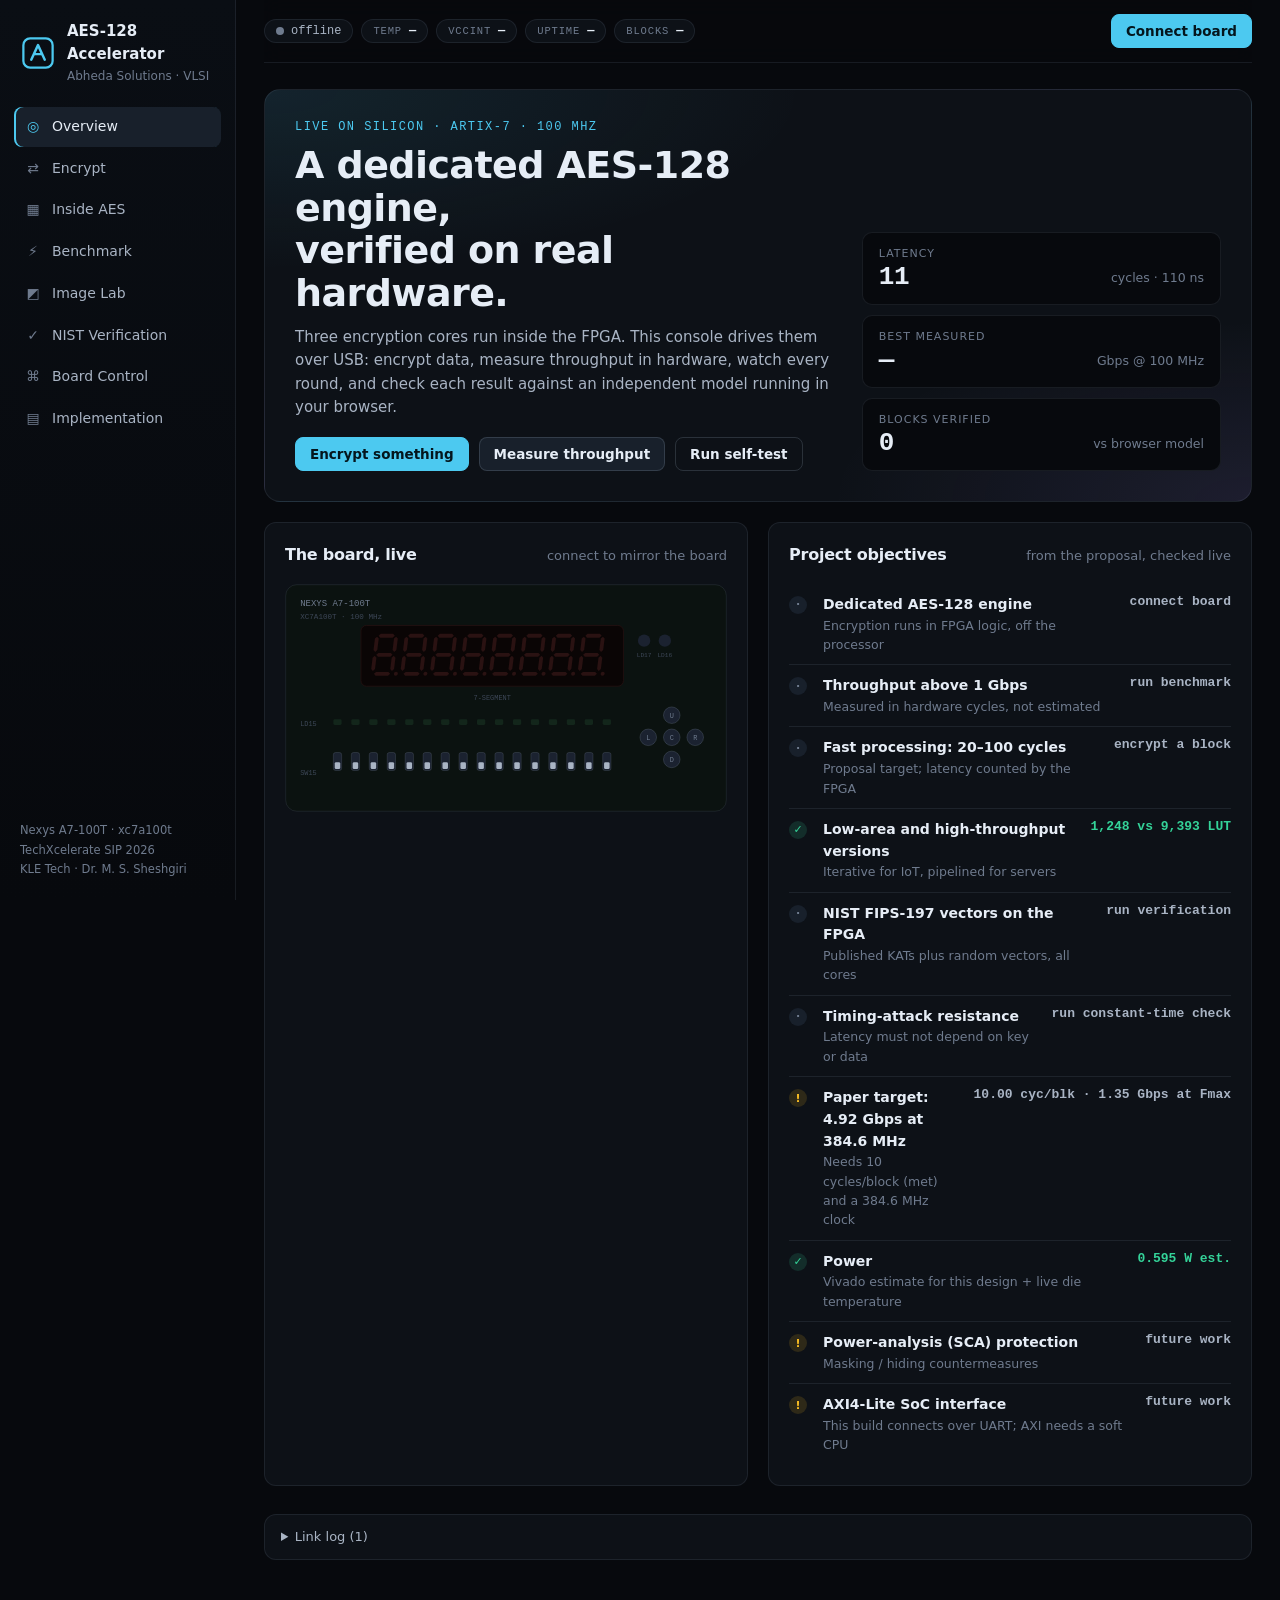
==== fpga/web/index.html @ ccb48b42 "this was done by shreyas's" ====
<!doctype html>
<html lang="en">
<head>
<meta charset="utf-8">
<meta name="viewport" content="width=device-width, initial-scale=1">
<title>AES-128 Accelerator Console</title>
<link rel="stylesheet" href="app.css">
</head>
<body>
<div class="shell">

  <!-- ================================================================ nav -->
  <nav class="side" aria-label="Sections">
    <div class="brand">
      <div class="brand-mark" aria-hidden="true">
        <svg viewBox="0 0 32 32"><rect x="3" y="3" width="26" height="26" rx="6" fill="none" stroke="currentColor" stroke-width="2"/><path d="M10 22 L16 9 L22 22 M12.5 17h7" fill="none" stroke="currentColor" stroke-width="2.2" stroke-linecap="round" stroke-linejoin="round"/></svg>
      </div>
      <div>
        <div class="brand-name">AES-128 Accelerator</div>
        <div class="brand-sub">Abheda Solutions · VLSI</div>
      </div>
    </div>
    <ul class="nav">
      <li><a href="#overview" class="active" data-view="overview"><span class="ni">◎</span>Overview</a></li>
      <li><a href="#encrypt" data-view="encrypt"><span class="ni">⇄</span>Encrypt</a></li>
      <li><a href="#inside" data-view="inside"><span class="ni">▦</span>Inside AES</a></li>
      <li><a href="#bench" data-view="bench"><span class="ni">⚡</span>Benchmark</a></li>
      <li><a href="#image" data-view="image"><span class="ni">◩</span>Image Lab</a></li>
      <li><a href="#verify" data-view="verify"><span class="ni">✓</span>NIST Verification</a></li>
      <li><a href="#board" data-view="board"><span class="ni">⌘</span>Board Control</a></li>
      <li><a href="#impl" data-view="impl"><span class="ni">▤</span>Implementation</a></li>
    </ul>
    <div class="side-foot">
      <div>Nexys A7-100T · xc7a100t</div>
      <div>TechXcelerate SIP 2026</div>
      <div>KLE Tech · Dr. M. S. Sheshgiri</div>
    </div>
  </nav>

  <!-- ============================================================== main -->
  <main>
    <header class="topbar">
      <div class="chips" id="chips">
        <span class="chip" id="chipLink"><i class="dot"></i><span>offline</span></span>
        <span class="chip" title="FPGA die temperature (XADC)"><span class="k">TEMP</span><b id="chipTemp">—</b></span>
        <span class="chip" title="Core supply VCCINT (XADC)"><span class="k">VCCINT</span><b id="chipVcc">—</b></span>
        <span class="chip" title="Time since configuration"><span class="k">UPTIME</span><b id="chipUp">—</b></span>
        <span class="chip" title="Blocks encrypted by the FPGA since reset"><span class="k">BLOCKS</span><b id="chipBlocks">—</b></span>
      </div>
      <button id="connectBtn" class="btn primary">Connect board</button>
    </header>

    <div id="noSerial" class="banner bad" hidden>
      This browser can't reach serial ports. Open the page in <b>Chrome</b> or <b>Edge</b> via
      <code>START_CONSOLE.bat</code> (it serves <code>http://localhost:8000</code>).
    </div>

    <!-- ========================================================= overview -->
    <section class="view active" id="view-overview">
      <div class="hero">
        <div>
          <p class="eyebrow">Live on silicon · Artix-7 · 100 MHz</p>
          <h1>A dedicated AES-128 engine,<br>verified on real hardware.</h1>
          <p class="lede">Three encryption cores run inside the FPGA. This console drives them over USB:
            encrypt data, measure throughput in hardware, watch every round, and check each result
            against an independent model running in your browser.</p>
          <div class="hero-actions">
            <button class="btn primary" data-goto="encrypt">Encrypt something</button>
            <button class="btn" data-goto="bench">Measure throughput</button>
            <button class="btn ghost" id="ovSelftest">Run self-test</button>
          </div>
        </div>
        <div class="hero-stats">
          <div class="stat"><span class="k">Latency</span><b id="hsLat">11</b><span class="u">cycles · 110 ns</span></div>
          <div class="stat"><span class="k">Best measured</span><b id="hsGbps">—</b><span class="u">Gbps @ 100 MHz</span></div>
          <div class="stat"><span class="k">Blocks verified</span><b id="hsVerified">0</b><span class="u">vs browser model</span></div>
        </div>
      </div>

      <div class="grid2">
        <div class="card">
          <div class="card-head"><h2>The board, live</h2><span class="sub" id="boardMirrorNote">connect to mirror the board</span></div>
          <div id="boardMirror" class="board-mirror"></div>
        </div>
        <div class="card">
          <div class="card-head"><h2>Project objectives</h2><span class="sub">from the proposal, checked live</span></div>
          <div id="scorecard" class="scorecard"></div>
        </div>
      </div>
    </section>

    <!-- ========================================================== encrypt -->
    <section class="view" id="view-encrypt">
      <div class="view-head">
        <h1>Encrypt on the FPGA</h1>
        <p>Your data goes over USB to the board, through the selected core, and back. Every block is
          re-computed in the browser and compared.</p>
      </div>

      <div class="card">
        <div class="field">
          <label for="encInput">Message</label>
          <div class="seg-toggle" role="tablist" id="encFormat">
            <button class="on" data-fmt="text">Text</button><button data-fmt="hex">Hex block</button>
          </div>
          <textarea id="encInput" rows="2" spellcheck="false">Hello from Abheda Solutions!</textarea>
          <div class="hint" id="encHint"></div>
        </div>
        <div class="field">
          <label for="encKey">Key (128-bit hex)</label>
          <div class="row">
            <input id="encKey" class="mono grow" spellcheck="false" value="2b7e151628aed2a6abf7158809cf4f3c">
            <button class="btn" id="encRandKey">Random</button>
            <button class="btn" id="encNistKey">FIPS-197</button>
          </div>
        </div>
        <div class="field">
          <label>Core</label>
          <div class="core-pick" id="encCores"></div>
        </div>
        <div class="row">
          <button class="btn primary" id="encGo">Encrypt on FPGA</button>
          <button class="btn" id="encAll">Run on all three cores</button>
          <label class="check"><input type="checkbox" id="encShow" checked> show ciphertext on the 7-segment display</label>
        </div>
      </div>

      <div class="card" id="encResult" hidden>
        <div class="card-head"><h2>Result</h2><span class="sub" id="encMeta"></span></div>
        <div id="encTable"></div>
        <div class="field">
          <label>Ciphertext</label>
          <div class="mono out" id="encCt"></div>
        </div>
        <div class="field">
          <label>Decrypted in the browser</label>
          <div class="mono out" id="encBack"></div>
        </div>
      </div>
    </section>

    <!-- =========================================================== inside -->
    <section class="view" id="view-inside">
      <div class="view-head">
        <h1>Inside AES-128</h1>
        <p>Step through the ten rounds the hardware executes. The intermediate states come from the
          browser model; the final ciphertext is checked against the FPGA.</p>
      </div>
      <div class="card">
        <div class="row">
          <div class="field grow"><label for="inKey">Key</label><input id="inKey" class="mono" value="000102030405060708090a0b0c0d0e0f"></div>
          <div class="field grow"><label for="inPt">Plaintext</label><input id="inPt" class="mono" value="00112233445566778899aabbccddeeff"></div>
        </div>
        <div class="round-bar">
          <button class="btn" id="inPrev" aria-label="Previous round">◀</button>
          <input type="range" id="inRound" min="0" max="10" value="1" aria-label="Round">
          <button class="btn" id="inNext" aria-label="Next round">▶</button>
          <button class="btn" id="inPlay">Play</button>
          <span class="round-label" id="inRoundLabel"></span>
        </div>
        <div id="inStages" class="stages"></div>
        <div class="inside-foot">
          <div class="mono" id="inFinal"></div>
          <button class="btn primary" id="inFpga">Check on FPGA</button>
          <span id="inFpgaRes"></span>
        </div>
      </div>
      <div class="card">
        <div class="card-head"><h2>Key schedule</h2><span class="sub">computed on the fly in hardware: 4 S-boxes, 128 flip-flops</span></div>
        <div id="inKeys" class="keys"></div>
      </div>
    </section>

    <!-- ============================================================ bench -->
    <section class="view" id="view-bench">
      <div class="view-head">
        <h1>Hardware benchmark</h1>
        <p>The FPGA streams blocks through a core back to back and counts clock cycles itself, so
          the USB link plays no part in the figure. The XOR of every ciphertext is checked
          against WebCrypto.</p>
      </div>
      <div class="card">
        <div class="row wrap">
          <div class="field"><label for="bnN">Blocks per run</label>
            <select id="bnN">
              <option value="1024">1 K</option><option value="65536">64 K</option>
              <option value="1048576" selected>1 M (16 MB)</option><option value="16777216">16 M (256 MB)</option>
            </select></div>
          <div class="field"><label>Cores</label><div class="core-pick multi" id="bnCores"></div></div>
          <div class="field"><label>&nbsp;</label><button class="btn primary" id="bnGo">Run benchmark</button></div>
        </div>
      </div>
      <div class="card">
        <div class="card-head"><h2>Throughput</h2><span class="sub">Gbps, log scale · measured at 100 MHz on the board</span></div>
        <div id="bnChart" class="chart"></div>
        <div id="bnTable"></div>
      </div>
      <div class="card">
        <div class="card-head"><h2>Constant-time check</h2><span class="sub">timing attacks need the latency to depend on the data</span></div>
        <p class="muted">Encrypts random blocks with random keys on every core and records the latency the hardware counted.</p>
        <div class="row"><button class="btn" id="ctGo">Run 300 random blocks per core</button><span id="ctRes"></span></div>
        <div id="ctChart" class="chart small"></div>
      </div>
    </section>

    <!-- ============================================================ image -->
    <section class="view" id="view-image">
      <div class="view-head">
        <h1>Image encryption lab</h1>
        <p>The reference paper's demo. Every pixel block is encrypted by the FPGA. ECB leaks the
          picture's structure; CTR, built from the same core, does not.</p>
      </div>
      <div class="card">
        <div class="row wrap">
          <div class="field"><label>Image</label>
            <div class="row">
              <button class="btn" id="imSample">Sample</button>
              <label class="btn file">Choose file<input type="file" id="imFile" accept="image/*" hidden></label>
            </div></div>
          <div class="field"><label for="imSize">Size</label>
            <select id="imSize"><option value="64">64 × 64 · 768 blocks</option><option value="128" selected>128 × 128 · 3 072 blocks</option><option value="256">256 × 256 · 12 288 blocks</option></select></div>
          <div class="field"><label>Core</label><div class="core-pick" id="imCores"></div></div>
          <div class="field"><label>&nbsp;</label><button class="btn primary" id="imGo">Encrypt on FPGA</button></div>
        </div>
        <div class="progress" id="imProg" hidden><div class="bar"></div><span class="ptext"></span></div>
      </div>
      <div class="images">
        <figure><canvas id="imOrig" width="256" height="256"></canvas><figcaption>Original</figcaption></figure>
        <figure><canvas id="imEcb" width="256" height="256"></canvas><figcaption>AES-ECB on the FPGA <span class="tag warn">leaks shapes</span></figcaption></figure>
        <figure><canvas id="imCtr" width="256" height="256"></canvas><figcaption>AES-CTR on the FPGA <span class="tag ok">no structure</span></figcaption></figure>
        <figure><canvas id="imDec" width="256" height="256"></canvas><figcaption>ECB decrypted in the browser</figcaption></figure>
      </div>
      <div class="card" id="imStats" hidden></div>
    </section>

    <!-- =========================================================== verify -->
    <section class="view" id="view-verify">
      <div class="view-head">
        <h1>NIST FIPS-197 verification on hardware</h1>
        <p>Published known-answer vectors plus random keys and plaintexts, through every core,
          each answer checked against the browser model.</p>
      </div>
      <div class="card">
        <div class="row wrap">
          <div class="field"><label for="vfN">Random vectors per core</label>
            <select id="vfN"><option>100</option><option selected>1000</option><option>5000</option></select></div>
          <div class="field"><label>&nbsp;</label><button class="btn primary" id="vfGo">Run verification</button></div>
          <div class="field grow"><label>&nbsp;</label><div class="progress" id="vfProg" hidden><div class="bar"></div><span class="ptext"></span></div></div>
        </div>
      </div>
      <div class="card"><div id="vfTable"></div></div>
      <div class="card"><div class="card-head"><h2>Known-answer tests</h2></div><div id="vfKat"></div></div>
    </section>

    <!-- ============================================================ board -->
    <section class="view" id="view-board">
      <div class="view-head">
        <h1>Board control</h1>
        <p>Everything on the board is reachable from here, and the board can drive the page too.</p>
      </div>
      <div class="grid2">
        <div class="card">
          <div class="card-head"><h2>7-segment display</h2></div>
          <div class="seg-preview" id="dsPreview"></div>
          <div class="row"><input id="dsText" class="mono grow" maxlength="60" value="ABHEDA AES-128"><button class="btn primary" id="dsSend">Show</button><button class="btn" id="dsAuto">Auto</button></div>
          <div class="row wrap tight">
            <label class="check"><input type="checkbox" id="dsLive" checked> live</label>
            <label class="inline">speed <input type="range" id="dsSpeed" min="0" max="30" value="18"></label>
            <label class="inline">brightness <input type="range" id="dsBright" min="0" max="7" value="7"></label>
          </div>
          <div class="hint" id="dsNote"></div>
        </div>
        <div class="card">
          <div class="card-head"><h2>LEDs</h2><span class="sub">click to toggle</span></div>
          <div class="led-row" id="ldRow"></div>
          <div class="row wrap">
            <label class="check"><input type="checkbox" id="ldManual"> page controls the LEDs</label>
            <button class="btn" id="ldKnight">Scanner</button>
            <button class="btn" id="ldCount">Binary count</button>
            <button class="btn" id="ldClear">Clear</button>
          </div>
          <div class="row wrap">
            <span class="muted">LD16</span><div class="rgb-pick" id="rgb16"></div>
            <span class="muted">LD17</span><div class="rgb-pick" id="rgb17"></div>
          </div>
        </div>
        <div class="card">
          <div class="card-head"><h2>Switches and buttons</h2><span class="sub">read live from the board</span></div>
          <div class="sw-row" id="swRow"></div>
          <div class="btn-row" id="btRow"></div>
          <label class="check"><input type="checkbox" id="btActions" checked> board buttons drive the page</label>
          <ul class="muted small-list">
            <li><b>SW1–SW0</b> pick the core (1 iterative, 2 overlapped, 3 pipelined)</li>
            <li><b>BTNU</b> encrypt a random block, ciphertext scrolls on the display</li>
            <li><b>BTND</b> run a 1 M-block benchmark, Gbps on the display</li>
            <li><b>BTNC</b> self-test (in hardware)</li>
          </ul>
        </div>
        <div class="card">
          <div class="card-head"><h2>Self-test</h2><span class="sub">FIPS-197 C.1 through each core, inside the FPGA</span></div>
          <div id="stView" class="selftest"></div>
          <button class="btn primary" id="stGo">Run self-test</button>
        </div>
      </div>
    </section>

    <!-- ============================================================= impl -->
    <section class="view" id="view-impl">
      <div class="view-head">
        <h1>Implementation</h1>
        <p>Numbers from the routed design that is on the board, written by
          <code>fpga/scripts/build.tcl</code>.</p>
      </div>
      <div id="implBody"><div class="card muted">Loading build_info.json…</div></div>
    </section>

    <!-- ============================================================== log -->
    <details class="log" id="logBox">
      <summary>Link log <span id="logCount"></span></summary>
      <div id="log"></div>
    </details>
  </main>
</div>

<div class="toast" id="toast" role="status" aria-live="polite"></div>
<script type="module" src="js/app.js"></script>
</body>
</html>
---- fpga/web/app.css ----
/* AES-128 Accelerator Console -- dark instrument-panel styling */
:root {
  color-scheme: dark;
  --bg: #07090d;
  --panel: #0d1117;
  --panel-2: #121821;
  --panel-3: #18202b;
  --line: rgba(148, 163, 184, 0.12);
  --line-2: rgba(148, 163, 184, 0.22);
  --ink: #e6edf6;
  --ink-2: #a9b4c4;
  --muted: #6f7b8e;
  --accent: #4cc9f0;
  --accent-ink: #04161d;
  --ok: #34d399;
  --warn: #fbbf24;
  --bad: #f87171;
  --seg: #ff3b30;
  --c1: #f5a524;            /* iterative */
  --c2: #4cc9f0;            /* overlapped (ii10) */
  --c3: #a78bfa;            /* pipelined */
  --c0: #64748b;            /* software */
  --sans: "Inter", system-ui, -apple-system, "Segoe UI", Roboto, sans-serif;
  --mono: "JetBrains Mono", "Cascadia Code", "Cascadia Mono", Consolas, "SF Mono", Menlo, monospace;
  --r: 12px;
}
* { box-sizing: border-box; }
html, body { margin: 0; background: var(--bg); color: var(--ink); }
body { font: 15px/1.55 var(--sans); -webkit-font-smoothing: antialiased; }
code, .mono { font-family: var(--mono); }
code { font-size: .9em; background: var(--panel-3); padding: 1px 6px; border-radius: 5px; }
h1, h2 { margin: 0; letter-spacing: -0.015em; }
a { color: var(--accent); }
[hidden] { display: none !important; }

/* ------------------------------------------------------------- layout */
.shell { display: grid; grid-template-columns: 236px minmax(0, 1fr); min-height: 100vh; }
.side {
  position: sticky; top: 0; height: 100vh;
  border-right: 1px solid var(--line);
  background: linear-gradient(180deg, #0a0e14, #07090d);
  padding: 20px 14px; display: flex; flex-direction: column; gap: 22px;
}
.brand { display: flex; gap: 11px; align-items: center; padding: 0 6px; }
.brand-mark { width: 36px; height: 36px; color: var(--accent); flex: none; }
.brand-name { font-weight: 650; font-size: 15px; }
.brand-sub { font-size: 12px; color: var(--muted); }
.nav { list-style: none; margin: 0; padding: 0; display: flex; flex-direction: column; gap: 2px; }
.nav a {
  display: flex; gap: 10px; align-items: center;
  padding: 9px 10px; border-radius: 8px;
  color: var(--ink-2); text-decoration: none; font-size: 14px;
}
.nav a:hover { background: var(--panel-2); color: var(--ink); }
.nav a.active { background: var(--panel-3); color: var(--ink); box-shadow: inset 2px 0 0 var(--accent); }
.ni { width: 18px; text-align: center; color: var(--muted); }
.nav a.active .ni { color: var(--accent); }
.side-foot { margin-top: auto; font-size: 11.5px; color: var(--muted); padding: 0 6px; line-height: 1.7; }

main { padding: 0 28px 80px; min-width: 0; }
.topbar {
  position: sticky; top: 0; z-index: 5;
  display: flex; align-items: center; justify-content: space-between; gap: 12px; flex-wrap: wrap;
  padding: 14px 0; background: rgba(7, 9, 13, 0.86); backdrop-filter: blur(10px);
  border-bottom: 1px solid var(--line); margin-bottom: 26px;
}
.chips { display: flex; gap: 8px; flex-wrap: wrap; }
.chip {
  display: inline-flex; align-items: center; gap: 7px;
  font: 12px var(--mono); color: var(--ink-2);
  border: 1px solid var(--line); background: var(--panel); border-radius: 999px; padding: 4px 11px;
}
.chip .k { color: var(--muted); font-size: 10.5px; letter-spacing: .08em; }
.chip b { color: var(--ink); font-weight: 600; }
.dot { width: 8px; height: 8px; border-radius: 50%; background: var(--muted); display: inline-block; }
.chip.on .dot { background: var(--ok); box-shadow: 0 0 8px var(--ok); }
.chip.err .dot { background: var(--bad); }

.view { display: none; flex-direction: column; gap: 20px; }
.view.active { display: flex; }
.view-head h1 { font-size: 26px; }
.view-head p { color: var(--ink-2); max-width: 75ch; margin: 6px 0 0; }

/* ------------------------------------------------------------- cards */
.card {
  background: var(--panel); border: 1px solid var(--line); border-radius: var(--r);
  padding: 20px; display: flex; flex-direction: column; gap: 16px; min-width: 0;
}
.card-head { display: flex; align-items: baseline; justify-content: space-between; gap: 12px; flex-wrap: wrap; }
.card-head h2 { font-size: 16px; }
.sub, .muted { color: var(--muted); font-size: 13px; }
.grid2 { display: grid; grid-template-columns: repeat(auto-fit, minmax(420px, 1fr)); gap: 20px; }
.row { display: flex; gap: 10px; align-items: center; flex-wrap: wrap; }
.row.wrap { align-items: flex-end; gap: 18px; }
.row.tight { gap: 16px; }
.grow { flex: 1 1 220px; min-width: 0; }
.field { display: flex; flex-direction: column; gap: 6px; min-width: 0; }
.field > label, .stat .k {
  font-size: 11px; letter-spacing: .09em; text-transform: uppercase; color: var(--muted);
}
.hint { font-size: 12.5px; color: var(--muted); min-height: 1em; }
.hint.warn { color: var(--warn); }

/* ------------------------------------------------------------- controls */
.btn {
  font: 600 13.5px var(--sans); color: var(--ink);
  background: var(--panel-3); border: 1px solid var(--line-2); border-radius: 8px;
  padding: 8px 14px; cursor: pointer; white-space: nowrap;
}
.btn:hover { border-color: var(--ink-2); }
.btn.primary { background: var(--accent); border-color: var(--accent); color: var(--accent-ink); }
.btn.primary:hover { filter: brightness(1.08); }
.btn.ghost { background: transparent; }
.btn:disabled { opacity: .4; cursor: not-allowed; }
.btn.file { display: inline-flex; align-items: center; }
:is(.btn, input, select, textarea, a):focus-visible { outline: 2px solid var(--accent); outline-offset: 2px; }
input:not([type]), input[type=text], textarea, select {
  font: 14px var(--sans); color: var(--ink);
  background: var(--bg); border: 1px solid var(--line-2); border-radius: 8px; padding: 9px 11px;
  width: 100%;
}
input.mono, textarea { font-family: var(--mono); font-size: 14px; }
textarea { resize: vertical; }
select { width: auto; }
input[type=range] { accent-color: var(--accent); }
.check { display: inline-flex; align-items: center; gap: 8px; font-size: 13.5px; color: var(--ink-2); }
.check input { accent-color: var(--accent); width: 16px; height: 16px; }
.inline { display: inline-flex; align-items: center; gap: 8px; font-size: 13px; color: var(--ink-2); }

.seg-toggle { display: inline-flex; border: 1px solid var(--line-2); border-radius: 8px; overflow: hidden; width: max-content; }
.seg-toggle button { font: 600 12.5px var(--sans); background: transparent; color: var(--ink-2); border: 0; padding: 6px 12px; cursor: pointer; }
.seg-toggle button.on { background: var(--panel-3); color: var(--ink); }

.core-pick { display: flex; gap: 8px; flex-wrap: wrap; }
.core-opt {
  display: flex; flex-direction: column; gap: 2px; text-align: left;
  min-width: 150px; padding: 9px 12px; border-radius: 9px; cursor: pointer;
  background: var(--bg); border: 1px solid var(--line-2); color: var(--ink);
  font: 13px var(--sans);
}
.core-opt .cn { font-weight: 650; display: flex; align-items: center; gap: 7px; }
.core-opt .cn::before { content: ""; width: 9px; height: 9px; border-radius: 3px; background: var(--cc); }
.core-opt .cd { color: var(--muted); font-size: 11.5px; }
.core-opt.on { border-color: var(--cc); box-shadow: inset 0 0 0 1px var(--cc); background: color-mix(in srgb, var(--cc) 8%, var(--bg)); }

/* ------------------------------------------------------------- hero */
.hero {
  display: grid; grid-template-columns: minmax(0, 1.5fr) minmax(260px, 1fr); gap: 28px; align-items: end;
  padding: 30px; border-radius: 16px; border: 1px solid var(--line);
  background:
    radial-gradient(900px 300px at 0% 0%, rgba(76, 201, 240, .10), transparent 60%),
    radial-gradient(700px 300px at 100% 100%, rgba(167, 139, 250, .10), transparent 60%),
    var(--panel);
}
.eyebrow { font: 12px var(--mono); letter-spacing: .12em; text-transform: uppercase; color: var(--accent); margin: 0 0 10px; }
.hero h1 { font-size: clamp(26px, 3.4vw, 38px); line-height: 1.12; }
.lede { color: var(--ink-2); max-width: 62ch; margin: 12px 0 18px; }
.hero-actions { display: flex; gap: 10px; flex-wrap: wrap; }
.hero-stats { display: grid; gap: 10px; }
.stat {
  display: grid; grid-template-columns: 1fr auto; grid-template-rows: auto auto; column-gap: 12px;
  padding: 12px 16px; border-radius: 10px; background: var(--bg); border: 1px solid var(--line);
}
.stat .k { grid-column: 1 / -1; }
.stat b { font: 600 26px var(--mono); letter-spacing: -0.02em; }
.stat .u { align-self: end; color: var(--muted); font-size: 12.5px; padding-bottom: 5px; }

/* ------------------------------------------------------------- scorecard */
.scorecard { display: flex; flex-direction: column; }
.obj { display: grid; grid-template-columns: 22px minmax(0, 1fr) auto; gap: 12px; padding: 10px 0; border-top: 1px solid var(--line); align-items: start; }
.obj:first-child { border-top: 0; }
.obj .ic { width: 18px; height: 18px; border-radius: 50%; display: grid; place-items: center; font-size: 11px; font-weight: 700; margin-top: 2px; }
.obj.ok .ic { background: rgba(52, 211, 153, .15); color: var(--ok); }
.obj.wait .ic { background: var(--panel-3); color: var(--muted); }
.obj.no .ic { background: rgba(251, 191, 36, .14); color: var(--warn); }
.obj.fail .ic { background: rgba(248, 113, 113, .15); color: var(--bad); }
.obj .t { font-weight: 600; font-size: 14px; }
.obj .d { color: var(--muted); font-size: 12.5px; }
.obj .v { font: 600 13px var(--mono); color: var(--ink-2); text-align: right; white-space: nowrap; }
.obj.ok .v { color: var(--ok); }

/* ------------------------------------------------------------- board mirror */
.board-mirror svg { width: 100%; height: auto; display: block; }
.seg-preview { background: #0a0505; border-radius: 10px; padding: 16px; border: 1px solid #2a1212; }
.seg-preview svg { width: 100%; height: auto; display: block; }

.led-row { display: grid; grid-template-columns: repeat(16, 1fr); gap: 6px; }
.led {
  aspect-ratio: 1 / 1.5; border-radius: 5px; border: 1px solid var(--line-2); background: #0c1a12;
  cursor: pointer; position: relative; padding: 0;
}
.led.on { background: #4ade80; box-shadow: 0 0 10px #4ade80aa; border-color: #4ade80; }
.led span { position: absolute; bottom: -18px; left: 0; right: 0; font: 10px var(--mono); color: var(--muted); text-align: center; }
.led-row { margin-bottom: 18px; }
.rgb-pick { display: flex; gap: 6px; }
.rgb-pick button { width: 26px; height: 26px; border-radius: 50%; border: 2px solid transparent; cursor: pointer; }
.rgb-pick button.on { border-color: var(--ink); }

.sw-row { display: grid; grid-template-columns: repeat(16, 1fr); gap: 6px; }
.sw { display: flex; flex-direction: column; align-items: center; gap: 4px; font: 10px var(--mono); color: var(--muted); }
.sw i { width: 14px; height: 30px; border-radius: 4px; background: var(--panel-3); border: 1px solid var(--line-2); position: relative; }
.sw i::after { content: ""; position: absolute; left: 1px; right: 1px; height: 12px; bottom: 2px; border-radius: 3px; background: var(--ink-2); transition: bottom .12s; }
.sw.on i::after { bottom: 14px; background: var(--accent); }
.btn-row { display: flex; gap: 10px; flex-wrap: wrap; }
.pbtn { font: 600 12px var(--mono); padding: 8px 12px; border-radius: 50px; border: 1px solid var(--line-2); color: var(--ink-2); background: var(--panel-3); }
.pbtn.on { background: var(--accent); color: var(--accent-ink); border-color: var(--accent); }
.small-list { margin: 0; padding-left: 18px; font-size: 12.5px; line-height: 1.8; }
.small-list b { color: var(--ink-2); font-family: var(--mono); font-weight: 600; }

.selftest { display: grid; grid-template-columns: repeat(3, 1fr); gap: 10px; }
.st-cell { padding: 12px; border-radius: 10px; border: 1px solid var(--line); background: var(--bg); }
.st-cell .n { font-weight: 650; }
.st-cell .s { font: 600 13px var(--mono); }
.st-cell.ok { border-color: rgba(52, 211, 153, .4); } .st-cell.ok .s { color: var(--ok); }
.st-cell.fail { border-color: rgba(248, 113, 113, .5); } .st-cell.fail .s { color: var(--bad); }

/* ------------------------------------------------------------- tables */
.tbl-wrap { overflow-x: auto; }
table { border-collapse: collapse; width: 100%; font-size: 13.5px; }
th, td { text-align: left; padding: 9px 12px; border-bottom: 1px solid var(--line); vertical-align: top; }
th { font: 500 10.5px var(--mono); text-transform: uppercase; letter-spacing: .09em; color: var(--muted); white-space: nowrap; }
td.num, th.num { text-align: right; font-family: var(--mono); font-variant-numeric: tabular-nums; white-space: nowrap; }
td.hex { font-family: var(--mono); font-size: 12.5px; word-break: break-all; }
tr:last-child td { border-bottom: 0; }
.corename { display: inline-flex; align-items: center; gap: 8px; font-weight: 600; }
.corename::before { content: ""; width: 9px; height: 9px; border-radius: 3px; background: var(--cc); }
.tag { font: 600 10.5px var(--mono); padding: 2px 7px; border-radius: 5px; letter-spacing: .04em; }
.tag.ok { background: rgba(52, 211, 153, .14); color: var(--ok); }
.tag.bad { background: rgba(248, 113, 113, .15); color: var(--bad); }
.tag.warn { background: rgba(251, 191, 36, .14); color: var(--warn); }
.tag.dim { background: var(--panel-3); color: var(--muted); }
.out { padding: 10px 12px; border-radius: 8px; background: var(--bg); border: 1px solid var(--line); word-break: break-all; font-size: 13.5px; min-height: 40px; }

/* ------------------------------------------------------------- inside AES */
.round-bar { display: flex; gap: 10px; align-items: center; flex-wrap: wrap; }
.round-bar input[type=range] { flex: 1 1 200px; }
.round-label { font: 600 13px var(--mono); color: var(--ink-2); min-width: 15ch; }
.stages { display: grid; grid-template-columns: repeat(auto-fit, minmax(150px, 1fr)); gap: 14px; }
.stage { display: flex; flex-direction: column; gap: 8px; }
.stage .sn { font: 600 11px var(--mono); text-transform: uppercase; letter-spacing: .08em; color: var(--muted); }
.stage .sn b { color: var(--ink-2); }
.mat { display: grid; grid-template-columns: repeat(4, 1fr); gap: 3px; }
.mat span {
  font: 600 12.5px var(--mono); text-align: center; padding: 7px 0; border-radius: 5px;
  background: hsl(var(--h) 55% 22%); color: hsl(var(--h) 80% 85%);
  transition: background .25s;
}
.mat span.chg { outline: 1px solid rgba(255, 255, 255, .45); }
.stage.skip .mat { opacity: .3; }
.inside-foot { display: flex; gap: 12px; align-items: center; flex-wrap: wrap; border-top: 1px solid var(--line); padding-top: 14px; }
.keys { display: grid; grid-template-columns: repeat(auto-fill, minmax(260px, 1fr)); gap: 6px 18px; font: 12.5px var(--mono); }
.keys div { display: flex; gap: 10px; color: var(--ink-2); }
.keys b { color: var(--muted); width: 28px; font-weight: 500; }
.keys .cur { color: var(--accent); }

/* ------------------------------------------------------------- charts */
.chart svg { width: 100%; height: auto; display: block; }
.chart text { font-family: var(--sans); }

/* ------------------------------------------------------------- image lab */
.images { display: grid; grid-template-columns: repeat(auto-fit, minmax(210px, 1fr)); gap: 16px; }
.images figure { margin: 0; background: var(--panel); border: 1px solid var(--line); border-radius: var(--r); padding: 12px; display: flex; flex-direction: column; gap: 10px; }
.images canvas { width: 100%; aspect-ratio: 1; image-rendering: pixelated; border-radius: 6px; background: var(--bg); }
.images figcaption { font-size: 13px; color: var(--ink-2); display: flex; gap: 8px; align-items: center; flex-wrap: wrap; }
.progress { position: relative; height: 26px; border-radius: 8px; background: var(--bg); border: 1px solid var(--line); overflow: hidden; min-width: 200px; }
.progress .bar { position: absolute; inset: 0 auto 0 0; width: 0; background: linear-gradient(90deg, rgba(76,201,240,.25), rgba(76,201,240,.5)); transition: width .1s; }
.progress .ptext { position: relative; font: 12px var(--mono); line-height: 26px; padding: 0 10px; color: var(--ink); }
.kv { display: grid; grid-template-columns: repeat(auto-fit, minmax(160px, 1fr)); gap: 12px; }
.kv div { padding: 10px 12px; border-radius: 9px; background: var(--bg); border: 1px solid var(--line); }
.kv .k { display: block; font-size: 10.5px; letter-spacing: .09em; text-transform: uppercase; color: var(--muted); }
.kv b { font: 600 18px var(--mono); }

/* ------------------------------------------------------------- implementation */
.util { display: grid; grid-template-columns: 170px 1fr 120px; gap: 10px; align-items: center; font-size: 13px; }
.util .track { height: 10px; border-radius: 6px; background: var(--bg); border: 1px solid var(--line); overflow: hidden; }
.util .fill { height: 100%; background: var(--cc, var(--accent)); }
.util .val { font-family: var(--mono); text-align: right; color: var(--ink-2); }

/* ------------------------------------------------------------- misc */
.banner { padding: 12px 16px; border-radius: 10px; border: 1px solid var(--bad); background: rgba(248,113,113,.08); margin-bottom: 18px; }
.log { margin-top: 28px; background: var(--panel); border: 1px solid var(--line); border-radius: var(--r); }
.log summary { cursor: pointer; padding: 12px 16px; font-size: 13px; color: var(--ink-2); }
#log { max-height: 220px; overflow: auto; padding: 0 16px 14px; font: 12px/1.7 var(--mono); color: var(--muted); }
#log .ok { color: var(--ok); } #log .bad { color: var(--bad); } #log .info { color: var(--ink-2); }
.toast {
  position: fixed; left: 50%; bottom: calc(24px + env(safe-area-inset-bottom, 0px)); transform: translateX(-50%) translateY(20px);
  background: var(--panel-3); border: 1px solid var(--line-2); border-radius: 10px; padding: 10px 16px;
  font-size: 13.5px; opacity: 0; pointer-events: none; transition: opacity .2s, transform .2s; z-index: 20; max-width: min(560px, 90vw);
}
.toast.show { opacity: 1; transform: translateX(-50%); }
.toast.bad { border-color: var(--bad); }

@media (max-width: 900px) {
  .shell { grid-template-columns: 1fr; }
  .side { position: static; height: auto; padding: 14px 16px; gap: 12px; }
  .nav { flex-direction: row; overflow-x: auto; }
  .nav a { white-space: nowrap; }
  .side-foot { display: none; }
  main { padding: 0 16px 60px; }
  .hero { grid-template-columns: 1fr; padding: 22px; }
  .grid2 { grid-template-columns: 1fr; }
  .led-row, .sw-row { grid-template-columns: repeat(8, 1fr); row-gap: 24px; }
  .util { grid-template-columns: 110px 1fr 90px; }
}
@media (prefers-reduced-motion: reduce) { * { transition: none !important; } }
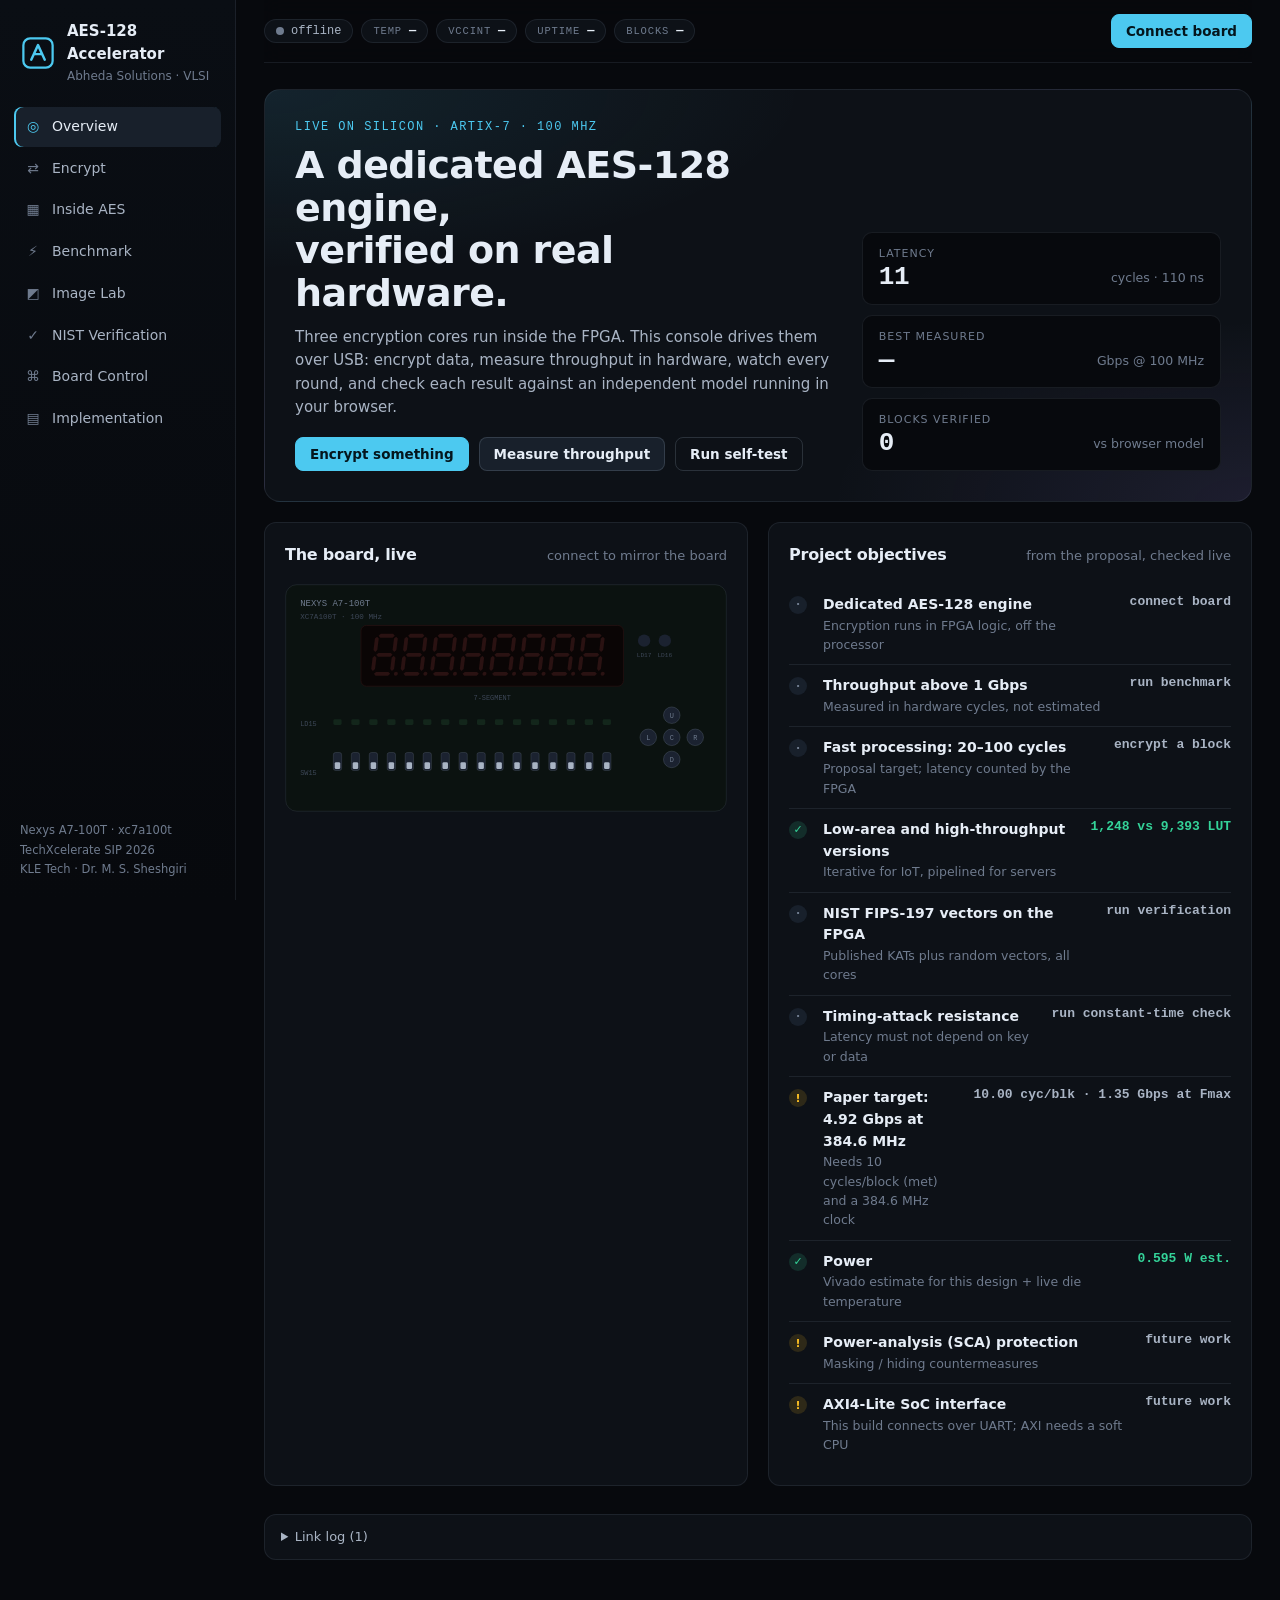
==== commit 15c9efd9: "Added Decrypted" ====
--- a/fpga/web/index.html
+++ b/fpga/web/index.html
@@ -129,13 +129,44 @@
         <div class="card-head"><h2>Result</h2><span class="sub" id="encMeta"></span></div>
         <div id="encTable"></div>
         <div class="field">
-          <label>Ciphertext</label>
+          <label>Ciphertext <span class="muted">(the scrambled message)</span></label>
           <div class="mono out" id="encCt"></div>
+          <div class="row">
+            <button class="btn" id="encCopyCt">Copy ciphertext</button>
+            <button class="btn" id="encCopyKey">Copy key</button>
+            <button class="btn primary" id="encToDec">Send to Decrypt ↓</button>
+          </div>
         </div>
         <div class="field">
           <label>Decrypted in the browser</label>
           <div class="mono out" id="encBack"></div>
         </div>
+      </div>
+
+      <div class="card" id="decCard">
+        <div class="card-head"><h2>Decrypt</h2><span class="sub">ciphertext + the same key → the original message</span></div>
+        <div class="field">
+          <label for="decCt">Ciphertext (hex)</label>
+          <textarea id="decCt" rows="2" spellcheck="false" placeholder="paste the scrambled message here, e.g. 3925841d02dc09fbdc118597196a0b32"></textarea>
+        </div>
+        <div class="field">
+          <label for="decKey">Key (128-bit hex)</label>
+          <input id="decKey" class="mono" spellcheck="false" placeholder="the same 32-hex-digit key used to encrypt">
+        </div>
+        <div class="row">
+          <button class="btn primary" id="decGo">Decrypt</button>
+          <span class="hint" id="decHint"></span>
+        </div>
+        <div class="field">
+          <label>Original message</label>
+          <div class="out" id="decText"></div>
+        </div>
+        <div class="field">
+          <label>As hex</label>
+          <div class="mono out" id="decHex"></div>
+        </div>
+        <p class="muted">Decryption runs in the browser: the FPGA in this project is encrypt-only (hardware
+          decryption is future work). Try a wrong key: you get garbage, which is the whole point.</p>
       </div>
     </section>
 
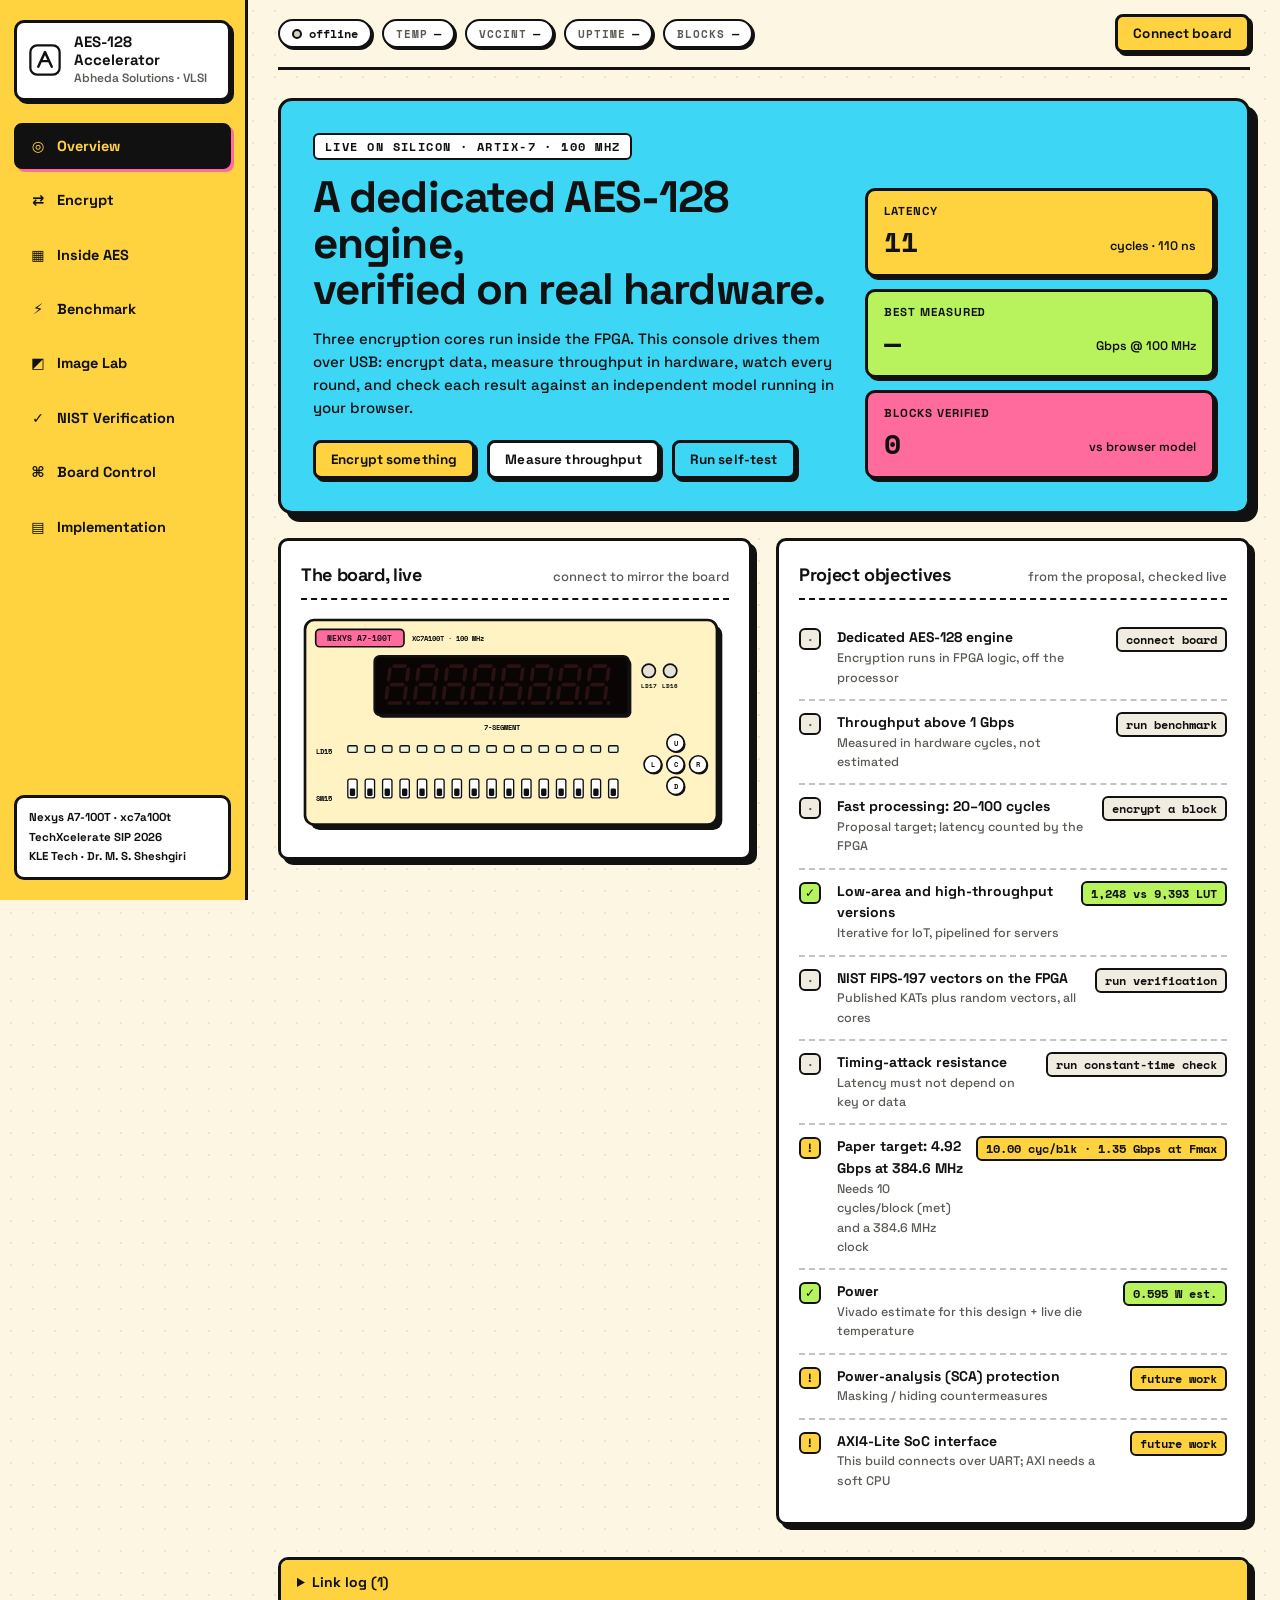
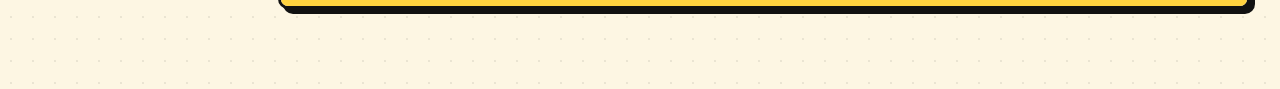
==== commit caf01b7a: "Updated UI" ====
--- a/fpga/web/index.html
+++ b/fpga/web/index.html
@@ -4,7 +4,10 @@
 <meta charset="utf-8">
 <meta name="viewport" content="width=device-width, initial-scale=1">
 <title>AES-128 Accelerator Console</title>
-<link rel="stylesheet" href="app.css">
+<link rel="preconnect" href="https://fonts.googleapis.com">
+<link rel="preconnect" href="https://fonts.gstatic.com" crossorigin>
+<link rel="stylesheet" href="https://fonts.googleapis.com/css2?family=Space+Grotesk:wght@500;600;700&family=Space+Mono:wght@400;700&display=swap">
+<link rel="stylesheet" href="app.css?v=nb2">
 </head>
 <body>
 <div class="shell">
@@ -354,6 +357,6 @@
 </div>
 
 <div class="toast" id="toast" role="status" aria-live="polite"></div>
-<script type="module" src="js/app.js"></script>
+<script type="module" src="js/app.js?v=nb2"></script>
 </body>
 </html>
--- a/fpga/web/app.css
+++ b/fpga/web/app.css
@@ -1,305 +1,426 @@
-/* AES-128 Accelerator Console -- dark instrument-panel styling */
+/* AES-128 Accelerator Console -- neobrutalist styling
+   Thick black outlines, hard offset shadows, flat saturated colour. */
 :root {
-  color-scheme: dark;
-  --bg: #07090d;
-  --panel: #0d1117;
-  --panel-2: #121821;
-  --panel-3: #18202b;
-  --line: rgba(148, 163, 184, 0.12);
-  --line-2: rgba(148, 163, 184, 0.22);
-  --ink: #e6edf6;
-  --ink-2: #a9b4c4;
-  --muted: #6f7b8e;
-  --accent: #4cc9f0;
-  --accent-ink: #04161d;
-  --ok: #34d399;
-  --warn: #fbbf24;
-  --bad: #f87171;
+  color-scheme: light;
+  --bg: #fdf6e3;
+  --panel: #ffffff;
+  --panel-2: #fff3c4;
+  --panel-3: #f1ece0;
+  --ink: #111111;
+  --ink-2: #2b2b2b;
+  --muted: #5c5a55;
+  --line: #111111;
+  --line-2: #111111;
+  --accent: #ffd23f;          /* primary yellow */
+  --accent-ink: #111111;
+  --pink: #ff6b9d;
+  --cyan: #3dd6f5;
+  --lime: #b8f25c;
+  --ok: #18a058;
+  --ok-bg: #b8f25c;
+  --warn: #b45309;
+  --warn-bg: #ffd23f;
+  --bad: #d62839;
+  --bad-bg: #ff8fa3;
   --seg: #ff3b30;
-  --c1: #f5a524;            /* iterative */
-  --c2: #4cc9f0;            /* overlapped (ii10) */
-  --c3: #a78bfa;            /* pipelined */
-  --c0: #64748b;            /* software */
-  --sans: "Inter", system-ui, -apple-system, "Segoe UI", Roboto, sans-serif;
-  --mono: "JetBrains Mono", "Cascadia Code", "Cascadia Mono", Consolas, "SF Mono", Menlo, monospace;
-  --r: 12px;
+  --c1: #ff9f1c;              /* iterative */
+  --c2: #3dd6f5;              /* overlapped (ii10) */
+  --c3: #b388ff;              /* pipelined */
+  --c0: #9ca3af;              /* software */
+  --bw: 3px;                  /* border width */
+  --sh: 5px 5px 0 #111;       /* hard shadow */
+  --sh-sm: 3px 3px 0 #111;
+  --sans: "Space Grotesk", "Archivo", system-ui, -apple-system, "Segoe UI", Roboto, sans-serif;
+  --mono: "Space Mono", "JetBrains Mono", "Cascadia Code", Consolas, "SF Mono", Menlo, monospace;
+  --r: 10px;
 }
 * { box-sizing: border-box; }
 html, body { margin: 0; background: var(--bg); color: var(--ink); }
-body { font: 15px/1.55 var(--sans); -webkit-font-smoothing: antialiased; }
+body {
+  font: 500 15px/1.55 var(--sans);
+  -webkit-font-smoothing: antialiased;
+  background-image: radial-gradient(#11111114 1.2px, transparent 1.2px);
+  background-size: 22px 22px;
+}
 code, .mono { font-family: var(--mono); }
-code { font-size: .9em; background: var(--panel-3); padding: 1px 6px; border-radius: 5px; }
-h1, h2 { margin: 0; letter-spacing: -0.015em; }
-a { color: var(--accent); }
+code { font-size: .88em; background: var(--accent); border: 2px solid var(--ink); padding: 0 6px; border-radius: 5px; }
+h1, h2 { margin: 0; letter-spacing: -0.02em; font-weight: 800; }
+a { color: var(--ink); }
 [hidden] { display: none !important; }
 
 /* ------------------------------------------------------------- layout */
-.shell { display: grid; grid-template-columns: 236px minmax(0, 1fr); min-height: 100vh; }
+.shell { display: grid; grid-template-columns: 248px minmax(0, 1fr); min-height: 100vh; }
 .side {
   position: sticky; top: 0; height: 100vh;
-  border-right: 1px solid var(--line);
-  background: linear-gradient(180deg, #0a0e14, #07090d);
+  border-right: var(--bw) solid var(--ink);
+  background: var(--accent);
   padding: 20px 14px; display: flex; flex-direction: column; gap: 22px;
 }
-.brand { display: flex; gap: 11px; align-items: center; padding: 0 6px; }
-.brand-mark { width: 36px; height: 36px; color: var(--accent); flex: none; }
-.brand-name { font-weight: 650; font-size: 15px; }
-.brand-sub { font-size: 12px; color: var(--muted); }
-.nav { list-style: none; margin: 0; padding: 0; display: flex; flex-direction: column; gap: 2px; }
+.brand {
+  display: flex; gap: 11px; align-items: center; padding: 10px;
+  background: var(--panel); border: var(--bw) solid var(--ink); border-radius: var(--r); box-shadow: var(--sh-sm);
+}
+.brand-mark { width: 36px; height: 36px; color: var(--ink); flex: none; }
+.brand-name { font-weight: 800; font-size: 15px; line-height: 1.2; }
+.brand-sub { font-size: 12px; color: var(--muted); font-weight: 600; }
+.nav { list-style: none; margin: 0; padding: 0; display: flex; flex-direction: column; gap: 8px; }
 .nav a {
   display: flex; gap: 10px; align-items: center;
-  padding: 9px 10px; border-radius: 8px;
-  color: var(--ink-2); text-decoration: none; font-size: 14px;
-}
-.nav a:hover { background: var(--panel-2); color: var(--ink); }
-.nav a.active { background: var(--panel-3); color: var(--ink); box-shadow: inset 2px 0 0 var(--accent); }
-.ni { width: 18px; text-align: center; color: var(--muted); }
+  padding: 9px 12px; border-radius: 8px;
+  color: var(--ink); text-decoration: none; font-size: 14.5px; font-weight: 700;
+  border: var(--bw) solid transparent;
+  transition: transform .08s, box-shadow .08s;
+}
+.nav a:hover { background: var(--panel); border-color: var(--ink); box-shadow: var(--sh-sm); transform: translate(-1px, -1px); }
+.nav a.active { background: var(--ink); color: var(--accent); border-color: var(--ink); box-shadow: 3px 3px 0 var(--pink); }
+.ni { width: 18px; text-align: center; }
 .nav a.active .ni { color: var(--accent); }
-.side-foot { margin-top: auto; font-size: 11.5px; color: var(--muted); padding: 0 6px; line-height: 1.7; }
-
-main { padding: 0 28px 80px; min-width: 0; }
+.side-foot {
+  margin-top: auto; font-size: 11.5px; font-weight: 700; color: var(--ink); line-height: 1.7;
+  padding: 10px 12px; background: var(--panel); border: var(--bw) solid var(--ink); border-radius: var(--r);
+}
+
+main { padding: 0 30px 80px; min-width: 0; }
 .topbar {
   position: sticky; top: 0; z-index: 5;
   display: flex; align-items: center; justify-content: space-between; gap: 12px; flex-wrap: wrap;
-  padding: 14px 0; background: rgba(7, 9, 13, 0.86); backdrop-filter: blur(10px);
-  border-bottom: 1px solid var(--line); margin-bottom: 26px;
-}
-.chips { display: flex; gap: 8px; flex-wrap: wrap; }
+  padding: 14px 0; background: var(--bg);
+  border-bottom: var(--bw) solid var(--ink); margin-bottom: 28px;
+}
+.chips { display: flex; gap: 10px; flex-wrap: wrap; }
 .chip {
   display: inline-flex; align-items: center; gap: 7px;
-  font: 12px var(--mono); color: var(--ink-2);
-  border: 1px solid var(--line); background: var(--panel); border-radius: 999px; padding: 4px 11px;
+  font: 700 12px var(--mono); color: var(--ink);
+  border: 2px solid var(--ink); background: var(--panel); border-radius: 999px; padding: 4px 12px;
+  box-shadow: 2px 2px 0 var(--ink);
 }
 .chip .k { color: var(--muted); font-size: 10.5px; letter-spacing: .08em; }
-.chip b { color: var(--ink); font-weight: 600; }
-.dot { width: 8px; height: 8px; border-radius: 50%; background: var(--muted); display: inline-block; }
-.chip.on .dot { background: var(--ok); box-shadow: 0 0 8px var(--ok); }
+.chip b { color: var(--ink); font-weight: 700; }
+.dot { width: 10px; height: 10px; border-radius: 50%; background: #d4d0c4; border: 2px solid var(--ink); display: inline-block; }
+.chip.on { background: var(--lime); }
+.chip.on .dot { background: var(--ok); }
+.chip.err { background: var(--bad-bg); }
 .chip.err .dot { background: var(--bad); }
 
-.view { display: none; flex-direction: column; gap: 20px; }
+.view { display: none; flex-direction: column; gap: 24px; }
 .view.active { display: flex; }
-.view-head h1 { font-size: 26px; }
-.view-head p { color: var(--ink-2); max-width: 75ch; margin: 6px 0 0; }
+.view-head h1 {
+  font-size: 30px; display: inline-block; background: var(--pink);
+  border: var(--bw) solid var(--ink); box-shadow: var(--sh); padding: 4px 14px; border-radius: 8px;
+  transform: rotate(-0.6deg);
+}
+.view-head p { color: var(--ink-2); max-width: 75ch; margin: 14px 0 0; font-weight: 500; }
 
 /* ------------------------------------------------------------- cards */
 .card {
-  background: var(--panel); border: 1px solid var(--line); border-radius: var(--r);
+  background: var(--panel); border: var(--bw) solid var(--ink); border-radius: var(--r);
+  box-shadow: var(--sh);
   padding: 20px; display: flex; flex-direction: column; gap: 16px; min-width: 0;
 }
-.card-head { display: flex; align-items: baseline; justify-content: space-between; gap: 12px; flex-wrap: wrap; }
-.card-head h2 { font-size: 16px; }
-.sub, .muted { color: var(--muted); font-size: 13px; }
-.grid2 { display: grid; grid-template-columns: repeat(auto-fit, minmax(420px, 1fr)); gap: 20px; }
+.card-head {
+  display: flex; align-items: baseline; justify-content: space-between; gap: 12px; flex-wrap: wrap;
+  border-bottom: 2px dashed var(--ink); padding-bottom: 10px;
+}
+.card-head h2 { font-size: 18px; }
+.sub, .muted { color: var(--muted); font-size: 13px; font-weight: 500; }
+.grid2 { display: grid; grid-template-columns: repeat(auto-fit, minmax(420px, 1fr)); gap: 24px; align-items: start; }
+#implBody { display: flex; flex-direction: column; gap: 24px; }
 .row { display: flex; gap: 10px; align-items: center; flex-wrap: wrap; }
 .row.wrap { align-items: flex-end; gap: 18px; }
 .row.tight { gap: 16px; }
 .grow { flex: 1 1 220px; min-width: 0; }
 .field { display: flex; flex-direction: column; gap: 6px; min-width: 0; }
 .field > label, .stat .k {
-  font-size: 11px; letter-spacing: .09em; text-transform: uppercase; color: var(--muted);
-}
-.hint { font-size: 12.5px; color: var(--muted); min-height: 1em; }
-.hint.warn { color: var(--warn); }
+  font-size: 11.5px; letter-spacing: .08em; text-transform: uppercase; color: var(--ink); font-weight: 800;
+}
+.field > label .muted { text-transform: none; letter-spacing: 0; font-weight: 500; }
+.hint { font-size: 13px; color: var(--muted); min-height: 1em; font-weight: 600; }
+.hint.warn { color: var(--bad); }
 
 /* ------------------------------------------------------------- controls */
 .btn {
-  font: 600 13.5px var(--sans); color: var(--ink);
-  background: var(--panel-3); border: 1px solid var(--line-2); border-radius: 8px;
-  padding: 8px 14px; cursor: pointer; white-space: nowrap;
-}
-.btn:hover { border-color: var(--ink-2); }
-.btn.primary { background: var(--accent); border-color: var(--accent); color: var(--accent-ink); }
-.btn.primary:hover { filter: brightness(1.08); }
-.btn.ghost { background: transparent; }
-.btn:disabled { opacity: .4; cursor: not-allowed; }
+  font: 800 13.5px var(--sans); color: var(--ink); letter-spacing: .01em;
+  background: var(--panel); border: var(--bw) solid var(--ink); border-radius: 8px;
+  padding: 8px 15px; cursor: pointer; white-space: nowrap;
+  box-shadow: var(--sh-sm);
+  transition: transform .08s, box-shadow .08s;
+}
+.btn:hover { transform: translate(-2px, -2px); box-shadow: 5px 5px 0 var(--ink); }
+.btn:active { transform: translate(3px, 3px); box-shadow: 0 0 0 var(--ink); }
+.btn.primary { background: var(--accent); color: var(--ink); }
+.btn.ghost { background: var(--cyan); }
+.btn:disabled { opacity: .45; cursor: not-allowed; transform: none; box-shadow: var(--sh-sm); }
 .btn.file { display: inline-flex; align-items: center; }
-:is(.btn, input, select, textarea, a):focus-visible { outline: 2px solid var(--accent); outline-offset: 2px; }
+:is(.btn, input, select, textarea, a):focus-visible { outline: 3px solid var(--pink); outline-offset: 3px; }
 input:not([type]), input[type=text], textarea, select {
-  font: 14px var(--sans); color: var(--ink);
-  background: var(--bg); border: 1px solid var(--line-2); border-radius: 8px; padding: 9px 11px;
+  font: 600 14px var(--sans); color: var(--ink);
+  background: var(--panel); border: var(--bw) solid var(--ink); border-radius: 8px; padding: 9px 11px;
   width: 100%;
-}
+  box-shadow: inset 3px 3px 0 #1111110f;
+}
+input:not([type]):focus, input[type=text]:focus, textarea:focus, select:focus { background: #fffdf3; box-shadow: var(--sh-sm); outline: none; }
 input.mono, textarea { font-family: var(--mono); font-size: 14px; }
 textarea { resize: vertical; }
-select { width: auto; }
-input[type=range] { accent-color: var(--accent); }
-.check { display: inline-flex; align-items: center; gap: 8px; font-size: 13.5px; color: var(--ink-2); }
-.check input { accent-color: var(--accent); width: 16px; height: 16px; }
-.inline { display: inline-flex; align-items: center; gap: 8px; font-size: 13px; color: var(--ink-2); }
-
-.seg-toggle { display: inline-flex; border: 1px solid var(--line-2); border-radius: 8px; overflow: hidden; width: max-content; }
-.seg-toggle button { font: 600 12.5px var(--sans); background: transparent; color: var(--ink-2); border: 0; padding: 6px 12px; cursor: pointer; }
-.seg-toggle button.on { background: var(--panel-3); color: var(--ink); }
-
-.core-pick { display: flex; gap: 8px; flex-wrap: wrap; }
+select { width: auto; cursor: pointer; }
+input[type=range] { accent-color: var(--ink); }
+.check { display: inline-flex; align-items: center; gap: 8px; font-size: 13.5px; color: var(--ink); font-weight: 700; }
+.check input { accent-color: var(--ink); width: 18px; height: 18px; }
+.inline { display: inline-flex; align-items: center; gap: 8px; font-size: 13px; color: var(--ink); font-weight: 700; }
+
+.seg-toggle {
+  display: inline-flex; border: var(--bw) solid var(--ink); border-radius: 8px; overflow: hidden; width: max-content;
+  box-shadow: var(--sh-sm);
+}
+.seg-toggle button { font: 800 12.5px var(--sans); background: var(--panel); color: var(--ink); border: 0; padding: 6px 14px; cursor: pointer; }
+.seg-toggle button + button { border-left: var(--bw) solid var(--ink); }
+.seg-toggle button.on { background: var(--ink); color: var(--accent); }
+
+.core-pick { display: flex; gap: 12px; flex-wrap: wrap; }
 .core-opt {
   display: flex; flex-direction: column; gap: 2px; text-align: left;
-  min-width: 150px; padding: 9px 12px; border-radius: 9px; cursor: pointer;
-  background: var(--bg); border: 1px solid var(--line-2); color: var(--ink);
-  font: 13px var(--sans);
-}
-.core-opt .cn { font-weight: 650; display: flex; align-items: center; gap: 7px; }
-.core-opt .cn::before { content: ""; width: 9px; height: 9px; border-radius: 3px; background: var(--cc); }
-.core-opt .cd { color: var(--muted); font-size: 11.5px; }
-.core-opt.on { border-color: var(--cc); box-shadow: inset 0 0 0 1px var(--cc); background: color-mix(in srgb, var(--cc) 8%, var(--bg)); }
+  min-width: 160px; padding: 10px 13px; border-radius: 9px; cursor: pointer;
+  background: var(--panel); border: var(--bw) solid var(--ink); color: var(--ink);
+  font: 600 13px var(--sans);
+  box-shadow: var(--sh-sm);
+  transition: transform .08s, box-shadow .08s;
+}
+.core-opt:hover { transform: translate(-2px, -2px); box-shadow: 5px 5px 0 var(--ink); }
+.core-opt .cn { font-weight: 800; display: flex; align-items: center; gap: 8px; font-size: 14px; }
+.core-opt .cn::before { content: ""; width: 12px; height: 12px; border-radius: 3px; background: var(--cc); border: 2px solid var(--ink); }
+.core-opt .cd { color: var(--muted); font-size: 11.5px; font-family: var(--mono); }
+.core-opt.on { background: var(--cc); transform: translate(2px, 2px); box-shadow: 1px 1px 0 var(--ink); }
+.core-opt.on .cd { color: var(--ink); }
+.core-opt.on .cn::before { background: var(--ink); box-shadow: inset 0 0 0 2px var(--cc); }
 
 /* ------------------------------------------------------------- hero */
 .hero {
   display: grid; grid-template-columns: minmax(0, 1.5fr) minmax(260px, 1fr); gap: 28px; align-items: end;
-  padding: 30px; border-radius: 16px; border: 1px solid var(--line);
-  background:
-    radial-gradient(900px 300px at 0% 0%, rgba(76, 201, 240, .10), transparent 60%),
-    radial-gradient(700px 300px at 100% 100%, rgba(167, 139, 250, .10), transparent 60%),
-    var(--panel);
-}
-.eyebrow { font: 12px var(--mono); letter-spacing: .12em; text-transform: uppercase; color: var(--accent); margin: 0 0 10px; }
-.hero h1 { font-size: clamp(26px, 3.4vw, 38px); line-height: 1.12; }
-.lede { color: var(--ink-2); max-width: 62ch; margin: 12px 0 18px; }
-.hero-actions { display: flex; gap: 10px; flex-wrap: wrap; }
-.hero-stats { display: grid; gap: 10px; }
+  padding: 32px; border-radius: 14px; border: var(--bw) solid var(--ink);
+  background: var(--cyan);
+  box-shadow: 8px 8px 0 var(--ink);
+}
+.eyebrow {
+  display: inline-block; font: 700 12px var(--mono); letter-spacing: .12em; text-transform: uppercase;
+  color: var(--ink); background: var(--panel); border: 2px solid var(--ink); padding: 3px 10px; border-radius: 6px;
+  margin: 0 0 14px;
+}
+.hero h1 { font-size: clamp(28px, 3.6vw, 44px); line-height: 1.05; font-weight: 800; }
+.lede { color: var(--ink); max-width: 62ch; margin: 14px 0 20px; font-weight: 500; }
+.hero-actions { display: flex; gap: 12px; flex-wrap: wrap; }
+.hero-stats { display: grid; gap: 12px; }
 .stat {
   display: grid; grid-template-columns: 1fr auto; grid-template-rows: auto auto; column-gap: 12px;
-  padding: 12px 16px; border-radius: 10px; background: var(--bg); border: 1px solid var(--line);
-}
+  padding: 12px 16px; border-radius: 10px; background: var(--panel); border: var(--bw) solid var(--ink);
+  box-shadow: var(--sh-sm);
+}
+.stat:nth-child(1) { background: var(--accent); }
+.stat:nth-child(2) { background: var(--lime); }
+.stat:nth-child(3) { background: var(--pink); }
 .stat .k { grid-column: 1 / -1; }
-.stat b { font: 600 26px var(--mono); letter-spacing: -0.02em; }
-.stat .u { align-self: end; color: var(--muted); font-size: 12.5px; padding-bottom: 5px; }
+.stat b { font: 700 28px var(--mono); letter-spacing: -0.02em; }
+.stat .u { align-self: end; color: var(--ink); font-size: 12.5px; padding-bottom: 6px; font-weight: 600; }
 
 /* ------------------------------------------------------------- scorecard */
 .scorecard { display: flex; flex-direction: column; }
-.obj { display: grid; grid-template-columns: 22px minmax(0, 1fr) auto; gap: 12px; padding: 10px 0; border-top: 1px solid var(--line); align-items: start; }
+.obj { display: grid; grid-template-columns: 26px minmax(0, 1fr) auto; gap: 12px; padding: 11px 0; border-top: 2px dashed #11111140; align-items: start; }
 .obj:first-child { border-top: 0; }
-.obj .ic { width: 18px; height: 18px; border-radius: 50%; display: grid; place-items: center; font-size: 11px; font-weight: 700; margin-top: 2px; }
-.obj.ok .ic { background: rgba(52, 211, 153, .15); color: var(--ok); }
+.obj .ic {
+  width: 22px; height: 22px; border-radius: 6px; display: grid; place-items: center;
+  font-size: 12px; font-weight: 900; margin-top: 1px; border: 2px solid var(--ink);
+}
+.obj.ok .ic { background: var(--lime); color: var(--ink); }
 .obj.wait .ic { background: var(--panel-3); color: var(--muted); }
-.obj.no .ic { background: rgba(251, 191, 36, .14); color: var(--warn); }
-.obj.fail .ic { background: rgba(248, 113, 113, .15); color: var(--bad); }
-.obj .t { font-weight: 600; font-size: 14px; }
+.obj.no .ic { background: var(--accent); color: var(--ink); }
+.obj.fail .ic { background: var(--bad-bg); color: var(--ink); }
+.obj .t { font-weight: 800; font-size: 14px; }
 .obj .d { color: var(--muted); font-size: 12.5px; }
-.obj .v { font: 600 13px var(--mono); color: var(--ink-2); text-align: right; white-space: nowrap; }
-.obj.ok .v { color: var(--ok); }
+.obj .v {
+  font: 700 12px var(--mono); color: var(--ink); text-align: right; white-space: nowrap;
+  padding: 2px 8px; border: 2px solid var(--ink); border-radius: 6px; background: var(--panel-3);
+}
+.obj.ok .v { background: var(--lime); }
+.obj.no .v { background: var(--accent); }
+.obj.fail .v { background: var(--bad-bg); }
 
 /* ------------------------------------------------------------- board mirror */
+.board-mirror { line-height: 0; }        /* the SVG draws its own outline and shadow */
 .board-mirror svg { width: 100%; height: auto; display: block; }
-.seg-preview { background: #0a0505; border-radius: 10px; padding: 16px; border: 1px solid #2a1212; }
+.seg-preview { background: #0a0505; border-radius: 10px; padding: 16px; border: var(--bw) solid var(--ink); box-shadow: var(--sh-sm); }
 .seg-preview svg { width: 100%; height: auto; display: block; }
 
 .led-row { display: grid; grid-template-columns: repeat(16, 1fr); gap: 6px; }
 .led {
-  aspect-ratio: 1 / 1.5; border-radius: 5px; border: 1px solid var(--line-2); background: #0c1a12;
-  cursor: pointer; position: relative; padding: 0;
-}
-.led.on { background: #4ade80; box-shadow: 0 0 10px #4ade80aa; border-color: #4ade80; }
-.led span { position: absolute; bottom: -18px; left: 0; right: 0; font: 10px var(--mono); color: var(--muted); text-align: center; }
-.led-row { margin-bottom: 18px; }
-.rgb-pick { display: flex; gap: 6px; }
-.rgb-pick button { width: 26px; height: 26px; border-radius: 50%; border: 2px solid transparent; cursor: pointer; }
-.rgb-pick button.on { border-color: var(--ink); }
+  aspect-ratio: 1 / 1.5; border-radius: 5px; border: 2px solid var(--ink); background: #e9f5df;
+  cursor: pointer; position: relative; padding: 0; box-shadow: 2px 2px 0 var(--ink);
+  transition: transform .06s;
+}
+.led:hover { transform: translate(-1px, -1px); }
+.led.on { background: #39e75f; box-shadow: 2px 2px 0 var(--ink), 0 0 12px #39e75f; }
+.led span { position: absolute; bottom: -20px; left: 0; right: 0; font: 700 10px var(--mono); color: var(--ink); text-align: center; }
+.led-row { margin-bottom: 20px; }
+.rgb-pick { display: flex; gap: 7px; flex-wrap: wrap; }
+/* LD16 / LD17 label + swatches as two tidy rows */
+.row:has(> .rgb-pick) { display: grid; grid-template-columns: auto 1fr; gap: 12px 14px; align-items: center; }
+.row:has(> .rgb-pick) > .muted { font-weight: 800; color: var(--ink); font-family: var(--mono); }
+.rgb-pick button { width: 28px; height: 28px; border-radius: 50%; border: 2px solid var(--ink); cursor: pointer; box-shadow: 2px 2px 0 var(--ink); }
+.rgb-pick button.on { outline: 3px solid var(--ink); outline-offset: 2px; }
 
 .sw-row { display: grid; grid-template-columns: repeat(16, 1fr); gap: 6px; }
-.sw { display: flex; flex-direction: column; align-items: center; gap: 4px; font: 10px var(--mono); color: var(--muted); }
-.sw i { width: 14px; height: 30px; border-radius: 4px; background: var(--panel-3); border: 1px solid var(--line-2); position: relative; }
-.sw i::after { content: ""; position: absolute; left: 1px; right: 1px; height: 12px; bottom: 2px; border-radius: 3px; background: var(--ink-2); transition: bottom .12s; }
-.sw.on i::after { bottom: 14px; background: var(--accent); }
+.sw { display: flex; flex-direction: column; align-items: center; gap: 4px; font: 700 10px var(--mono); color: var(--ink); }
+.sw i { width: 16px; height: 32px; border-radius: 4px; background: var(--panel-3); border: 2px solid var(--ink); position: relative; }
+.sw i::after { content: ""; position: absolute; left: 1px; right: 1px; height: 12px; bottom: 2px; border-radius: 2px; background: var(--ink); transition: bottom .12s; }
+.sw.on i { background: var(--cyan); }
+.sw.on i::after { bottom: 14px; }
 .btn-row { display: flex; gap: 10px; flex-wrap: wrap; }
-.pbtn { font: 600 12px var(--mono); padding: 8px 12px; border-radius: 50px; border: 1px solid var(--line-2); color: var(--ink-2); background: var(--panel-3); }
-.pbtn.on { background: var(--accent); color: var(--accent-ink); border-color: var(--accent); }
-.small-list { margin: 0; padding-left: 18px; font-size: 12.5px; line-height: 1.8; }
-.small-list b { color: var(--ink-2); font-family: var(--mono); font-weight: 600; }
-
-.selftest { display: grid; grid-template-columns: repeat(3, 1fr); gap: 10px; }
-.st-cell { padding: 12px; border-radius: 10px; border: 1px solid var(--line); background: var(--bg); }
-.st-cell .n { font-weight: 650; }
-.st-cell .s { font: 600 13px var(--mono); }
-.st-cell.ok { border-color: rgba(52, 211, 153, .4); } .st-cell.ok .s { color: var(--ok); }
-.st-cell.fail { border-color: rgba(248, 113, 113, .5); } .st-cell.fail .s { color: var(--bad); }
+.pbtn {
+  font: 700 12px var(--mono); padding: 7px 12px; border-radius: 50px;
+  border: 2px solid var(--ink); color: var(--ink); background: var(--panel); box-shadow: 2px 2px 0 var(--ink);
+}
+.pbtn.on { background: var(--pink); transform: translate(2px, 2px); box-shadow: none; }
+.small-list { margin: 0; padding-left: 18px; font-size: 12.5px; line-height: 1.85; color: var(--ink-2); }
+.small-list b { color: var(--ink); font-family: var(--mono); font-weight: 700; background: var(--accent); padding: 0 4px; border-radius: 3px; }
+
+.selftest { display: grid; grid-template-columns: repeat(3, 1fr); gap: 12px; }
+.st-cell { padding: 12px; border-radius: 10px; border: var(--bw) solid var(--ink); background: var(--panel-3); box-shadow: var(--sh-sm); }
+.st-cell .n { font-weight: 800; }
+.st-cell .s { font: 700 14px var(--mono); }
+.st-cell.ok { background: var(--lime); }
+.st-cell.fail { background: var(--bad-bg); }
 
 /* ------------------------------------------------------------- tables */
-.tbl-wrap { overflow-x: auto; }
-table { border-collapse: collapse; width: 100%; font-size: 13.5px; }
-th, td { text-align: left; padding: 9px 12px; border-bottom: 1px solid var(--line); vertical-align: top; }
-th { font: 500 10.5px var(--mono); text-transform: uppercase; letter-spacing: .09em; color: var(--muted); white-space: nowrap; }
+.tbl-wrap { overflow-x: auto; border: var(--bw) solid var(--ink); border-radius: 8px; }
+table { border-collapse: collapse; width: 100%; font-size: 13.5px; background: var(--panel); }
+th, td { text-align: left; padding: 9px 12px; border-bottom: 2px solid var(--ink); vertical-align: top; }
+th {
+  font: 700 10.5px var(--mono); text-transform: uppercase; letter-spacing: .08em;
+  color: var(--accent); background: var(--ink); white-space: nowrap;
+}
+tbody tr:nth-child(even) td { background: #fffaea; }
+tbody tr:hover td { background: #fff3c4; }
 td.num, th.num { text-align: right; font-family: var(--mono); font-variant-numeric: tabular-nums; white-space: nowrap; }
 td.hex { font-family: var(--mono); font-size: 12.5px; word-break: break-all; }
 tr:last-child td { border-bottom: 0; }
-.corename { display: inline-flex; align-items: center; gap: 8px; font-weight: 600; }
-.corename::before { content: ""; width: 9px; height: 9px; border-radius: 3px; background: var(--cc); }
-.tag { font: 600 10.5px var(--mono); padding: 2px 7px; border-radius: 5px; letter-spacing: .04em; }
-.tag.ok { background: rgba(52, 211, 153, .14); color: var(--ok); }
-.tag.bad { background: rgba(248, 113, 113, .15); color: var(--bad); }
-.tag.warn { background: rgba(251, 191, 36, .14); color: var(--warn); }
+.corename { display: inline-flex; align-items: center; gap: 8px; font-weight: 800; }
+.corename::before { content: ""; width: 12px; height: 12px; border-radius: 3px; background: var(--cc); border: 2px solid var(--ink); }
+.tag {
+  font: 700 10.5px var(--mono); padding: 2px 8px; border-radius: 5px; letter-spacing: .04em;
+  border: 2px solid var(--ink); color: var(--ink); display: inline-block; white-space: nowrap;
+}
+.tag.ok { background: var(--lime); }
+.tag.bad { background: var(--bad-bg); }
+.tag.warn { background: var(--accent); }
 .tag.dim { background: var(--panel-3); color: var(--muted); }
-.out { padding: 10px 12px; border-radius: 8px; background: var(--bg); border: 1px solid var(--line); word-break: break-all; font-size: 13.5px; min-height: 40px; }
+.out {
+  padding: 11px 13px; border-radius: 8px; background: #fffaea; border: var(--bw) dashed var(--ink);
+  word-break: break-all; font-size: 13.5px; min-height: 44px; font-weight: 600;
+}
 
 /* ------------------------------------------------------------- inside AES */
 .round-bar { display: flex; gap: 10px; align-items: center; flex-wrap: wrap; }
-.round-bar input[type=range] { flex: 1 1 200px; }
-.round-label { font: 600 13px var(--mono); color: var(--ink-2); min-width: 15ch; }
-.stages { display: grid; grid-template-columns: repeat(auto-fit, minmax(150px, 1fr)); gap: 14px; }
+.round-bar input[type=range] { flex: 1 1 200px; height: 6px; }
+.round-label {
+  font: 700 13px var(--mono); color: var(--ink); min-width: 18ch;
+  background: var(--accent); border: 2px solid var(--ink); border-radius: 6px; padding: 4px 10px;
+}
+.stages { display: grid; grid-template-columns: repeat(auto-fit, minmax(150px, 1fr)); gap: 16px; }
 .stage { display: flex; flex-direction: column; gap: 8px; }
-.stage .sn { font: 600 11px var(--mono); text-transform: uppercase; letter-spacing: .08em; color: var(--muted); }
-.stage .sn b { color: var(--ink-2); }
-.mat { display: grid; grid-template-columns: repeat(4, 1fr); gap: 3px; }
+.stage .sn { font: 700 11px var(--mono); text-transform: uppercase; letter-spacing: .06em; color: var(--ink); }
+.stage .sn b { color: var(--ink); background: var(--pink); border: 1.5px solid var(--ink); padding: 0 5px; border-radius: 4px; font-weight: 700; }
+.mat {
+  display: grid; grid-template-columns: repeat(4, 1fr); gap: 3px;
+  padding: 4px; border: var(--bw) solid var(--ink); border-radius: 8px; background: var(--ink); box-shadow: var(--sh-sm);
+}
 .mat span {
-  font: 600 12.5px var(--mono); text-align: center; padding: 7px 0; border-radius: 5px;
-  background: hsl(var(--h) 55% 22%); color: hsl(var(--h) 80% 85%);
+  font: 700 12.5px var(--mono); text-align: center; padding: 7px 0; border-radius: 4px;
+  background: hsl(var(--h) 90% 78%); color: #111;
   transition: background .25s;
 }
-.mat span.chg { outline: 1px solid rgba(255, 255, 255, .45); }
+.mat span.chg { outline: 2px solid #fff; outline-offset: -3px; }
 .stage.skip .mat { opacity: .3; }
-.inside-foot { display: flex; gap: 12px; align-items: center; flex-wrap: wrap; border-top: 1px solid var(--line); padding-top: 14px; }
-.keys { display: grid; grid-template-columns: repeat(auto-fill, minmax(260px, 1fr)); gap: 6px 18px; font: 12.5px var(--mono); }
-.keys div { display: flex; gap: 10px; color: var(--ink-2); }
-.keys b { color: var(--muted); width: 28px; font-weight: 500; }
-.keys .cur { color: var(--accent); }
+.inside-foot { display: flex; gap: 12px; align-items: center; flex-wrap: wrap; border-top: 2px dashed var(--ink); padding-top: 14px; }
+.inside-foot .mono b { background: var(--accent); padding: 1px 6px; border: 2px solid var(--ink); border-radius: 5px; }
+.keys { display: grid; grid-template-columns: repeat(auto-fill, minmax(270px, 1fr)); gap: 6px 18px; font: 600 12.5px var(--mono); }
+.keys div { display: flex; gap: 10px; color: var(--ink-2); padding: 2px 6px; border-radius: 5px; border: 2px solid transparent; }
+.keys b { color: var(--muted); width: 28px; font-weight: 700; }
+.keys .cur { color: var(--ink); background: var(--accent); border-color: var(--ink); }
 
 /* ------------------------------------------------------------- charts */
+.chart {
+  border: var(--bw) solid var(--ink); border-radius: 10px; background: #fffaea; padding: 10px 8px 4px;
+}
+.chart:empty { display: none; }
 .chart svg { width: 100%; height: auto; display: block; }
-.chart text { font-family: var(--sans); }
+.chart text { font-family: var(--sans); font-weight: 600; }
 
 /* ------------------------------------------------------------- image lab */
-.images { display: grid; grid-template-columns: repeat(auto-fit, minmax(210px, 1fr)); gap: 16px; }
-.images figure { margin: 0; background: var(--panel); border: 1px solid var(--line); border-radius: var(--r); padding: 12px; display: flex; flex-direction: column; gap: 10px; }
-.images canvas { width: 100%; aspect-ratio: 1; image-rendering: pixelated; border-radius: 6px; background: var(--bg); }
-.images figcaption { font-size: 13px; color: var(--ink-2); display: flex; gap: 8px; align-items: center; flex-wrap: wrap; }
-.progress { position: relative; height: 26px; border-radius: 8px; background: var(--bg); border: 1px solid var(--line); overflow: hidden; min-width: 200px; }
-.progress .bar { position: absolute; inset: 0 auto 0 0; width: 0; background: linear-gradient(90deg, rgba(76,201,240,.25), rgba(76,201,240,.5)); transition: width .1s; }
-.progress .ptext { position: relative; font: 12px var(--mono); line-height: 26px; padding: 0 10px; color: var(--ink); }
-.kv { display: grid; grid-template-columns: repeat(auto-fit, minmax(160px, 1fr)); gap: 12px; }
-.kv div { padding: 10px 12px; border-radius: 9px; background: var(--bg); border: 1px solid var(--line); }
-.kv .k { display: block; font-size: 10.5px; letter-spacing: .09em; text-transform: uppercase; color: var(--muted); }
-.kv b { font: 600 18px var(--mono); }
+.images { display: grid; grid-template-columns: repeat(auto-fit, minmax(210px, 1fr)); gap: 20px; }
+.images figure {
+  margin: 0; background: var(--panel); border: var(--bw) solid var(--ink); border-radius: var(--r);
+  box-shadow: var(--sh); padding: 12px; display: flex; flex-direction: column; gap: 10px;
+}
+.images figure:nth-child(1) { background: #fff; }
+.images figure:nth-child(2) { background: #fff3c4; }
+.images figure:nth-child(3) { background: #d9f7fd; }
+.images figure:nth-child(4) { background: #ecffd1; }
+.images canvas {
+  width: 100%; aspect-ratio: 1; image-rendering: pixelated; border-radius: 6px;
+  background: var(--panel-3); border: var(--bw) solid var(--ink);
+}
+.images figcaption { font-size: 13.5px; color: var(--ink); font-weight: 800; display: flex; gap: 8px; align-items: center; flex-wrap: wrap; }
+.progress {
+  position: relative; height: 30px; border-radius: 8px; background: var(--panel);
+  border: var(--bw) solid var(--ink); overflow: hidden; min-width: 200px; box-shadow: var(--sh-sm);
+}
+.progress .bar {
+  position: absolute; inset: 0 auto 0 0; width: 0; transition: width .1s;
+  background: repeating-linear-gradient(45deg, var(--accent) 0 12px, #ffe680 12px 24px);
+  border-right: var(--bw) solid var(--ink);
+}
+.progress .ptext { position: relative; font: 700 12px var(--mono); line-height: 24px; padding: 0 10px; color: var(--ink); }
+.kv { display: grid; grid-template-columns: repeat(auto-fit, minmax(160px, 1fr)); gap: 14px; }
+.kv div { padding: 10px 12px; border-radius: 9px; background: var(--panel); border: var(--bw) solid var(--ink); box-shadow: var(--sh-sm); }
+.kv div:nth-child(4n+1) { background: #fff3c4; }
+.kv div:nth-child(4n+2) { background: #d9f7fd; }
+.kv div:nth-child(4n+3) { background: #ffe0ea; }
+.kv div:nth-child(4n+4) { background: #ecffd1; }
+.kv .k { display: block; font-size: 10.5px; letter-spacing: .08em; text-transform: uppercase; color: var(--ink); font-weight: 800; }
+.kv b { font: 700 19px var(--mono); }
 
 /* ------------------------------------------------------------- implementation */
-.util { display: grid; grid-template-columns: 170px 1fr 120px; gap: 10px; align-items: center; font-size: 13px; }
-.util .track { height: 10px; border-radius: 6px; background: var(--bg); border: 1px solid var(--line); overflow: hidden; }
-.util .fill { height: 100%; background: var(--cc, var(--accent)); }
-.util .val { font-family: var(--mono); text-align: right; color: var(--ink-2); }
+.util { display: grid; grid-template-columns: 180px 1fr 130px; gap: 12px; align-items: center; font-size: 13px; font-weight: 700; }
+.util .track { height: 18px; border-radius: 5px; background: var(--panel-3); border: 2px solid var(--ink); overflow: hidden; }
+.util .fill { height: 100%; background: var(--cc, var(--accent)); border-right: 2px solid var(--ink); }
+.util .val { font-family: var(--mono); text-align: right; color: var(--ink); }
 
 /* ------------------------------------------------------------- misc */
-.banner { padding: 12px 16px; border-radius: 10px; border: 1px solid var(--bad); background: rgba(248,113,113,.08); margin-bottom: 18px; }
-.log { margin-top: 28px; background: var(--panel); border: 1px solid var(--line); border-radius: var(--r); }
-.log summary { cursor: pointer; padding: 12px 16px; font-size: 13px; color: var(--ink-2); }
-#log { max-height: 220px; overflow: auto; padding: 0 16px 14px; font: 12px/1.7 var(--mono); color: var(--muted); }
-#log .ok { color: var(--ok); } #log .bad { color: var(--bad); } #log .info { color: var(--ink-2); }
+.banner {
+  padding: 12px 16px; border-radius: 10px; border: var(--bw) solid var(--ink); background: var(--bad-bg);
+  box-shadow: var(--sh-sm); margin-bottom: 20px; font-weight: 600;
+}
+.log { margin-top: 32px; background: var(--panel); border: var(--bw) solid var(--ink); border-radius: var(--r); box-shadow: var(--sh); overflow: hidden; }
+.log summary { cursor: pointer; padding: 12px 16px; font-size: 14px; font-weight: 800; color: var(--ink); background: var(--accent); }
+.log[open] summary { border-bottom: var(--bw) solid var(--ink); }
+#log { max-height: 240px; overflow: auto; padding: 10px 16px 14px; font: 12px/1.75 var(--mono); color: #b9b9b9; background: #111; }
+#log .ok { color: #8cff7a; } #log .bad { color: #ff7a8f; } #log .info { color: #f2f2f2; }
 .toast {
   position: fixed; left: 50%; bottom: calc(24px + env(safe-area-inset-bottom, 0px)); transform: translateX(-50%) translateY(20px);
-  background: var(--panel-3); border: 1px solid var(--line-2); border-radius: 10px; padding: 10px 16px;
-  font-size: 13.5px; opacity: 0; pointer-events: none; transition: opacity .2s, transform .2s; z-index: 20; max-width: min(560px, 90vw);
+  background: var(--accent); border: var(--bw) solid var(--ink); border-radius: 10px; padding: 11px 18px;
+  box-shadow: var(--sh); font-size: 14px; font-weight: 800;
+  opacity: 0; pointer-events: none; transition: opacity .2s, transform .2s; z-index: 20; max-width: min(560px, 90vw);
 }
 .toast.show { opacity: 1; transform: translateX(-50%); }
-.toast.bad { border-color: var(--bad); }
+.toast.bad { background: var(--bad-bg); }
 
 @media (max-width: 900px) {
   .shell { grid-template-columns: 1fr; }
-  .side { position: static; height: auto; padding: 14px 16px; gap: 12px; }
-  .nav { flex-direction: row; overflow-x: auto; }
+  .side { position: static; height: auto; padding: 14px 16px; gap: 12px; border-right: 0; border-bottom: var(--bw) solid var(--ink); }
+  .nav { flex-direction: row; overflow-x: auto; padding-bottom: 6px; }
   .nav a { white-space: nowrap; }
   .side-foot { display: none; }
   main { padding: 0 16px 60px; }
   .hero { grid-template-columns: 1fr; padding: 22px; }
   .grid2 { grid-template-columns: 1fr; }
-  .led-row, .sw-row { grid-template-columns: repeat(8, 1fr); row-gap: 24px; }
-  .util { grid-template-columns: 110px 1fr 90px; }
+  .led-row, .sw-row { grid-template-columns: repeat(8, 1fr); row-gap: 26px; }
+  .util { grid-template-columns: 110px 1fr 100px; }
 }
 @media (prefers-reduced-motion: reduce) { * { transition: none !important; } }
